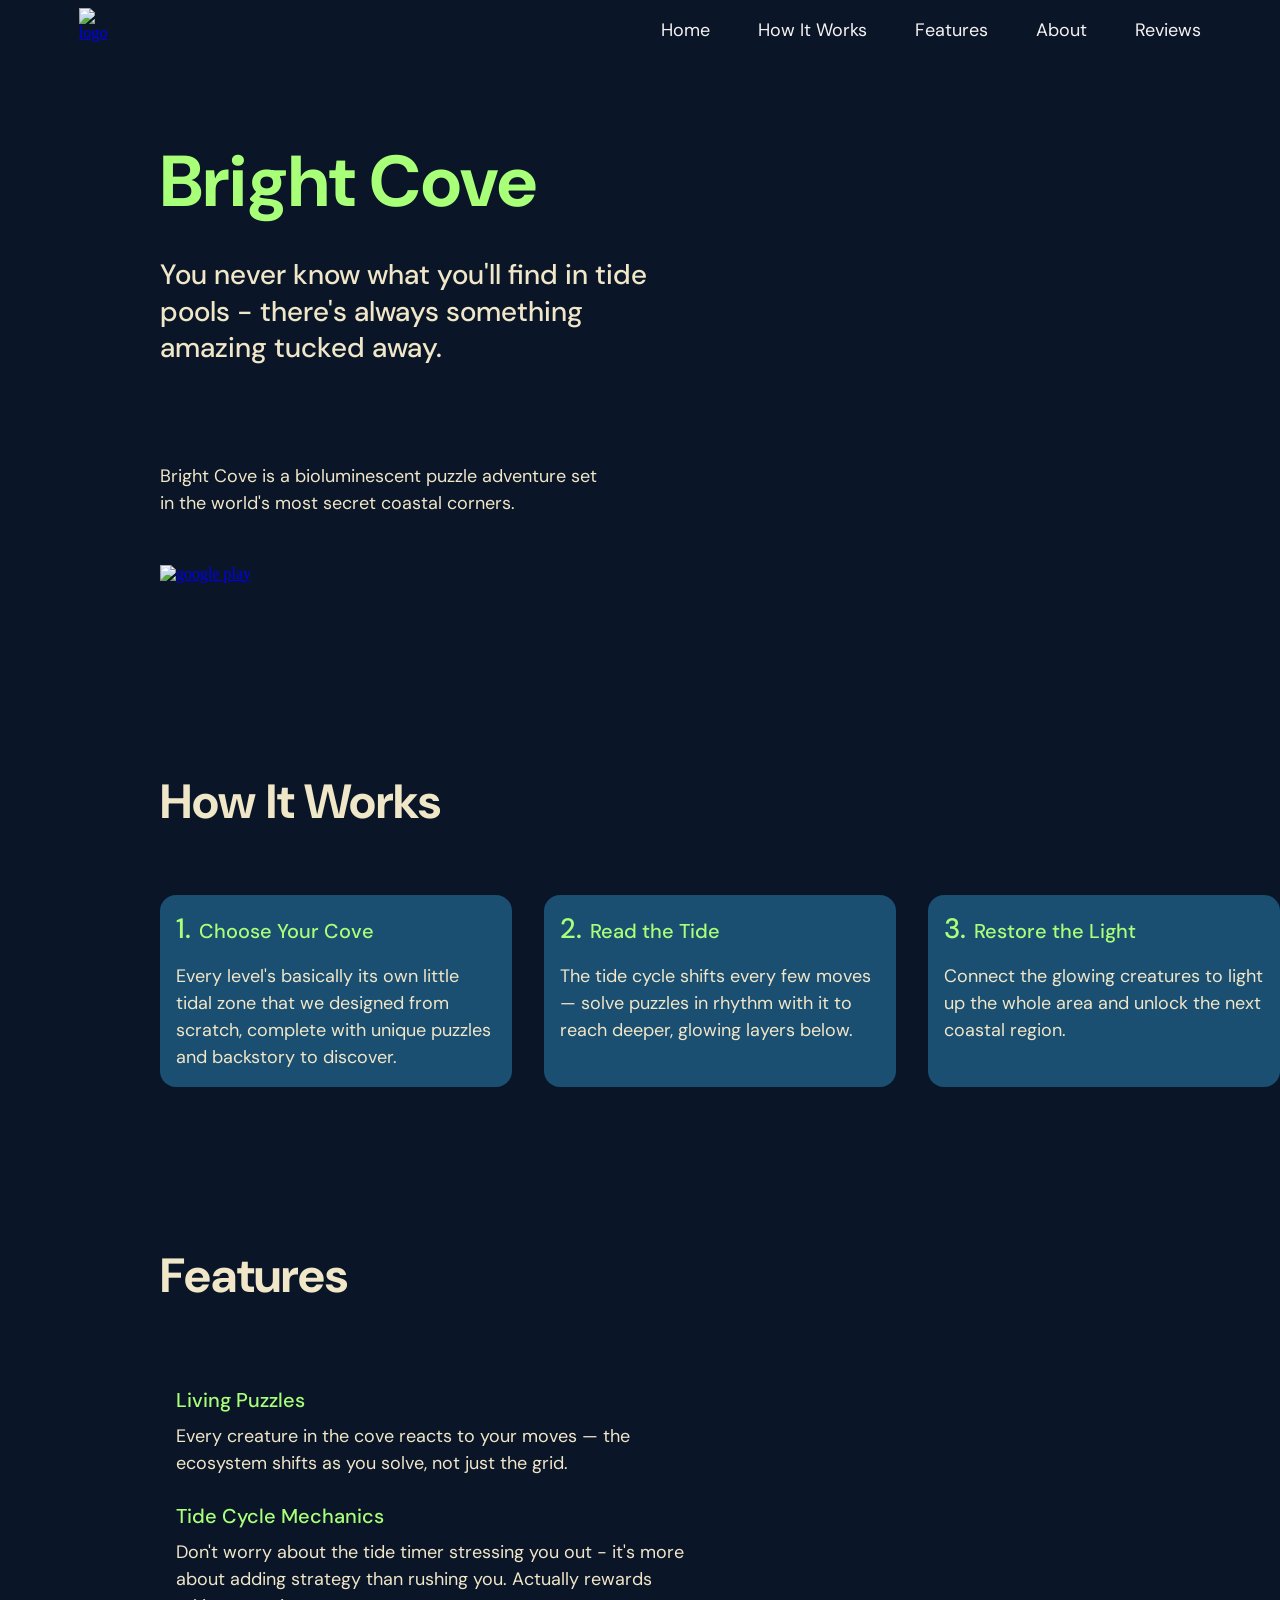
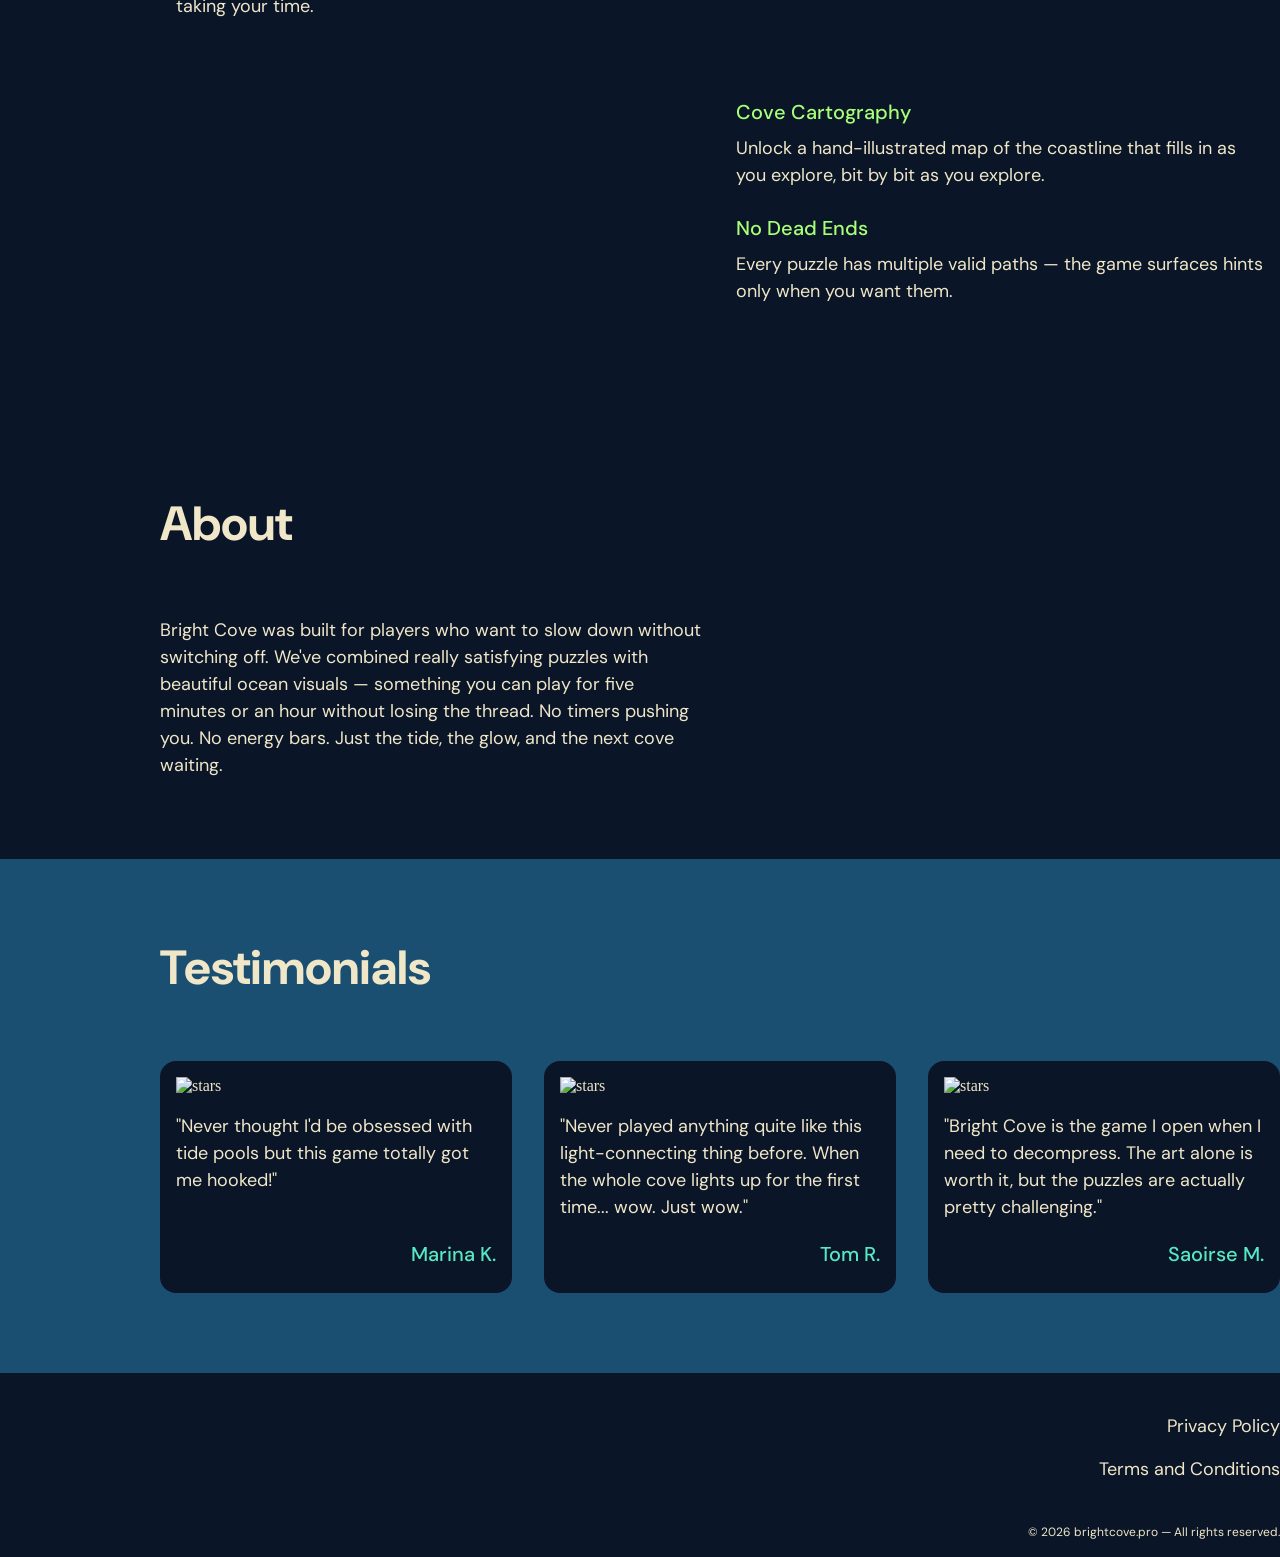
==== index.html @ b3f01e4d "1" ====
<!doctype html>
<html lang="en">
  <head>
    <meta charset="UTF-8" />
    <meta name="viewport" content="width=device-width, initial-scale=1.0" />
    <meta name="description" content="" />
    <title>Bright Cove</title>
    <link rel="icon" href="img/500x500.png" />

    <link rel="stylesheet" type="text/css" href="slick/slick.css" />
    <link rel="stylesheet" href="css/main.css" />
  </head>

  <body>
    <header class="p-q-header">
      <div class="p-q-header-background"></div>
      <nav class="p-q-navigation">
        <ul class="p-q-navigation-list">
          <li class="p-q-navigation-item">
            <a href="/">
              <img
                class="p-q-title-img p-q-navigation-img"
                alt="logo"
                src="img/Logo (1).png"
                style="width: 44px; height: 44px"
              />
            </a>
          </li>
          <li class="p-q-navigation-item">
            <a href="/" class="p-q-navigation-link">Home</a>
          </li>
          <li class="p-q-navigation-item">
            <a href="/#why" class="p-q-navigation-link">How It Works</a>
          </li>
          <li class="p-q-navigation-item">
            <a href="/#about" class="p-q-navigation-link">Features</a>
          </li>
          <li class="p-q-navigation-item">
            <a href="/#faq" class="p-q-navigation-link">About</a>
          </li>
          <li class="p-q-navigation-item">
            <a href="/#reviews" class="p-q-navigation-link">Reviews</a>
          </li>
        </ul>

        <div class="p-q-header-button-wrapper">
          <a href="/" class="p-q-policy-terms-header-icon-menu">
            <img
              href="/"
              class="p-q-title-img"
              alt="logo"
              src="img/Logo (1).png"
              style="width: 44px; height: 44px"
            />
          </a>

          <button type="button" class="p-q-header-icon-button" data-menu-button>
            <svg
              class="p-q-header-icon p-q-header-icon-menu"
              width="64"
              height="64"
              viewBox="0 0 64 64"
              fill="none"
              xmlns="http://www.w3.org/2000/svg"
            >
              <path
                d="M44 40L20 40"
                stroke="#FCFFFE"
                stroke-width="2"
                stroke-linecap="round"
              />
              <path
                d="M44 32L20 32"
                stroke="#FCFFFE"
                stroke-width="2"
                stroke-linecap="round"
              />
              <path
                d="M44 24L20 24"
                stroke="#FCFFFE"
                stroke-width="2"
                stroke-linecap="round"
              />
            </svg>

            <svg
              class="p-q-header-icon p-q-header-icon-close"
              width="64"
              height="64"
              viewBox="0 0 64 64"
              fill="none"
              xmlns="http://www.w3.org/2000/svg"
            >
              <path
                d="M44 40L20 40"
                stroke="#FCFFFE"
                stroke-width="2"
                stroke-linecap="round"
              />
              <path
                d="M44 32L20 32"
                stroke="#FCFFFE"
                stroke-width="2"
                stroke-linecap="round"
              />
              <path
                d="M44 24L20 24"
                stroke="#FCFFFE"
                stroke-width="2"
                stroke-linecap="round"
              />
            </svg>
          </button>
        </div>
      </nav>
    </header>

    <main>
      <section class="p-q-home" id="home">
        <div class="p-q-home-container">
          <div class="p-q-home-container-top">
            <h1 class="p-q-home-title">Bright Cove</h1>
            <p class="p-q-home-text">
              You never know what you'll find in tide pools - there's always
              something amazing tucked away.
            </p>
            <p class="p-q-home-text-two">
              Bright Cove is a bioluminescent puzzle adventure set in the
              world's most secret coastal corners.
            </p>
            <a href="#" target="_blank">
              <img
                class="p-q-home-link"
                src="./img/Button.png"
                alt="google play"
              />
            </a>
          </div>
        </div>
      </section>
      <article class="p-q-why" id="why">
        <span style="display: none"
          >Generated: 2026-06-13, Hash: p-q-qk-p-q-39fd7x</span
        >

        <div class="p-q-why-container">
          <h2 class="p-q-about-title">How It Works</h2>
          <dl class="p-q-why-list">
            <div class="p-q-why-item">
              <dd class="p-q-why-text"><span>1.</span>Choose Your Cove</dd>
              <figure>
                <img class="p-q-why-text-bold" src="/img/2 (1).png" alt="" />
              </figure>
              <dd class="p-q-why-text-two">
                Every level's basically its own little tidal zone that we
                designed from scratch, complete with unique puzzles and
                backstory to discover.
              </dd>
            </div>
            <div class="p-q-why-item">
              <dd class="p-q-why-text"><span>2.</span>Read the Tide</dd>
              <figure>
                <img class="p-q-why-text-bold" src="/img/2 (2).png" alt="" />
              </figure>
              <dd class="p-q-why-text-two">
                The tide cycle shifts every few moves — solve puzzles in rhythm
                with it to reach deeper, glowing layers below.
              </dd>
            </div>
            <div class="p-q-why-item">
              <dd class="p-q-why-text"><span>3.</span>Restore the Light</dd>
              <figure>
                <img class="p-q-why-text-bold" src="/img/2 (3).png" alt="" />
              </figure>
              <dd class="p-q-why-text-two">
                Connect the glowing creatures to light up the whole area and
                unlock the next coastal region.
              </dd>
            </div>
          </dl>
        </div>
      </article>
      <section class="p-q-about" id="about">
        <div class="p-q-about-container">
          <h2 class="p-q-about-title">Features</h2>
          <ul class="p-q-about-list">
            <li class="p-q-about-item">
              <p class="p-q-about-text">Living Puzzles</p>
              <p class="p-q-about-text-bold">
                Every creature in the cove reacts to your moves — the ecosystem
                shifts as you solve, not just the grid.
              </p>
            </li>
            <li class="p-q-about-item">
              <p class="p-q-about-text">Tide Cycle Mechanics</p>
              <p class="p-q-about-text-bold">
                Don't worry about the tide timer stressing you out - it's more
                about adding strategy than rushing you. Actually rewards taking
                your time.
              </p>
            </li>
          </ul>
          <ul class="p-q-about-list p-q-about-list-two">
            <li class="p-q-about-item">
              <p class="p-q-about-text">Cove Cartography</p>
              <p class="p-q-about-text-bold">
                Unlock a hand-illustrated map of the coastline that fills in as
                you explore, bit by bit as you explore.
              </p>
            </li>
            <li class="p-q-about-item">
              <p class="p-q-about-text">No Dead Ends</p>
              <p class="p-q-about-text-bold">
                Every puzzle has multiple valid paths — the game surfaces hints
                only when you want them.
              </p>
            </li>
          </ul>
        </div>
      </section>
      <section class="p-q-faq" id="faq">
        <div class="p-q-faq-container">
          <h2 class="p-q-about-title">About</h2>

          <p class="p-q-faq-item">
            Bright Cove was built for players who want to slow down without
            switching off. We've combined really satisfying puzzles with
            beautiful ocean visuals — something you can play for five minutes or
            an hour without losing the thread. No timers pushing you. No energy
            bars. Just the tide, the glow, and the next cove waiting.
          </p>
        </div>
      </section>
      <section class="p-q-reviews" id="reviews">
        <div class="p-q-reviews-container">
          <h2 class="p-q-about-title">Testimonials</h2>
          <div class="p-q-reviews-list">
            <div class="p-q-reviews-item">
              <figure>
                <img
                  class="p-q-reviews-img"
                  src="/img/Rating.png"
                  alt="stars"
                />
              </figure>

              <p class="p-q-reviews-text-bold">
                "Never thought I'd be obsessed with tide pools but this game
                totally got me hooked!"
              </p>

              <p class="p-q-reviews-text">Marina K.</p>
            </div>
            <div class="p-q-reviews-item">
              <figure>
                <img
                  class="p-q-reviews-img"
                  src="/img/Rating.png"
                  alt="stars"
                />
              </figure>

              <p class="p-q-reviews-text-bold">
                "Never played anything quite like this light-connecting thing
                before. When the whole cove lights up for the first time... wow.
                Just wow."
              </p>

              <p class="p-q-reviews-text">Tom R.</p>
            </div>
            <div class="p-q-reviews-item">
              <figure>
                <img
                  class="p-q-reviews-img"
                  src="/img/Rating (1).png"
                  alt="stars"
                />
              </figure>

              <p class="p-q-reviews-text-bold">
                "Bright Cove is the game I open when I need to decompress. The
                art alone is worth it, but the puzzles are actually pretty
                challenging."
              </p>

              <p class="p-q-reviews-text">Saoirse M.</p>
            </div>
          </div>
        </div>
      </section>
    </main>
    <footer class="p-q-footer" style="margin: auto; background: #0a1628">
      <div class="p-q-footer-container">
        <div class="p-q-footer-wrapper">
          <a class="p-q-footer-text" href="/policy.html">Privacy Policy</a>
          <a class="p-q-footer-text" href="/terms.html"
            >Terms and Conditions
          </a>
        </div>
        <p class="p-q-footer-copyright">
          © 2026 brightcove.pro — All rights reserved.
        </p>
      </div>
    </footer>
    <script src="js/mobile-menu.js"></script>
    <script src="js/jquery-loc-p-q-0.js"></script>
    <script type="text/javascript" src="slick/slick.min.js"></script>
    <script src="js/slick.js"></script>
  </body>
</html>
---- css/main.css ----
@import url("https://fonts.googleapis.com/css2?family=DM+Sans:ital,opsz,wght@0,9..40,100..1000;1,9..40,100..1000&display=swap");

*,
*::before,
*::after {
  box-sizing: border-box;
}
html {
  scroll-behavior: smooth;
}

body {
  margin: 0;
  background: #0a1628;

  color: #f0e6c8;
}

h1,
h2,
h3,
h4,
h5,
h6,
p {
  margin: 0;
}

ul,
ol {
  margin: 0;
  padding: 0;
  list-style: none;
}
dl,
dt,
dd {
  margin: 0;
  padding: 0;
}
img {
  display: block;
  height: auto;
}
figure {
  margin: 0;
  padding: 0;
  border: 0;
}
.list {
  list-style: none;
}

button,
a {
  cursor: pointer;
}

.button:hover {
  scale: 120%;
}

.p-q-header.is-open .p-q-header-background {
  left: 0;
}
.p-q-header-button-wrapper {
  margin-left: auto;
}
.p-q-header-icon {
  display: none;
}

.p-q-header-icon-button {
  display: -webkit-box;
  display: -ms-flexbox;
  display: flex;
  background-color: transparent;
  border: none;
  border-radius: 50%;
}
.p-q-navigation-list.is-open {
  right: 0;
}
.p-q-header-icon-menu {
  display: block;
}

.p-q-header-icon-button.is-open .p-q-header-icon-menu {
  display: none;
}

.p-q-header-icon-button.is-open .p-q-header-icon-close {
  display: block;
}

.p-q-header {
  position: fixed;
  width: 100%;
  z-index: 5;
  transition: background-color 0.3s ease;
  background: transparent;
  display: flex;
  height: 80px;
  background: #0a1628;
}

.p-q-header-background {
  position: absolute;
  top: 0;
  right: 0;
  bottom: 0;
  left: 100%;
  z-index: -1;
  transition: left 0.3s ease;
  background: #0a1628;
}
.p-q-header.is-open .p-q-header-background {
  left: 0;
}
.p-q-header-button-wrapper {
  margin-right: auto;
  display: flex;
  align-items: center;
  justify-content: space-between;
}

.p-q-header-icon-menu {
  display: block;
}

.p-q-header-icon-button.is-open .p-q-header-icon-menu {
  display: none;
}

.p-q-header-icon-button.is-open .p-q-header-icon-close {
  display: block;
}

.p-q-navigation {
  display: -ms-flexbox;
  -webkit-box-orient: vertical;
  -webkit-box-direction: normal;
  -ms-flex-direction: column;
  flex-direction: column;
  -webkit-box-align: center;
  -ms-flex-align: center;
  align-items: center;
  -webkit-box-flex: 1;
  -ms-flex: 1;
  flex: 1;
  padding: 8px 16px;
  position: relative;
}

.p-q-navigation-list {
  display: flex;
  flex-direction: column;
  align-items: center;
  position: absolute;
  top: 100%;
  right: -100%;
  width: 100%;
  height: auto;
  transition: 0.3s;
  z-index: 999;

  border-radius: 16px;

  padding-top: 16px;
  padding-bottom: 60px;

  gap: 28px;
  background: #0a1628;
}

.p-q-navigation-list.is-open {
  right: 0;
}

.p-q-navigation-link {
  transition: all 0.3s ease-in-out;
  text-decoration: none;
  color: #f6f2f2;
  font-family: DM Sans;
  font-weight: 500;
  font-style: Medium;
  font-size: 24px;
  leading-trim: NONE;
  line-height: 130%;
  letter-spacing: 0%;
}

.p-q-navigation-link:hover,
.p-q-navigatioт-link:focus {
  color: #a8ff78;
}

.p-q-header.is-open {
  background-color: transparent;
}

.p-q-navigation-img {
  display: none;
}

@media screen and (min-width: 1206px) {
  .p-q-navigation-img {
    display: block;
    margin-right: 490px;
  }
  .p-q-policy-terms-header-icon-menu {
    display: none;
  }
  .p-q-header-button-wrapper {
    display: none;
  }
  .p-q-header {
    width: 100%;
    height: 60px;
    padding: 0;
    display: flex;
    align-items: center;
    justify-content: center;
    z-index: 1000;
  }

  .p-q-header-icon-button {
    display: none;
  }
  .p-q-navigation {
    display: flex;
    flex-direction: row;
    flex: 1;
    padding: 0;
    width: 1440px;
    padding: 0 0px;
    margin: auto;
  }

  .p-q-navigation-list {
    background-color: transparent;
    flex-direction: row;
    display: flex;
    position: static;
    width: 1440px;
    margin: auto;
    padding-block: 0;
    flex: 1;
    gap: 48px;
    height: 0px;
    display: flex;
    justify-content: center;
    align-items: center;
    justify-content: center;
    padding: 0;
  }

  .p-q-navigation-link {
    font-family: DM Sans;
    font-weight: 400;
    font-style: Regular;
    font-size: 18px;
    leading-trim: NONE;
    line-height: 150%;
    letter-spacing: 0%;
  }

  .p-q-navigation-item-desk {
    display: none;
  }
}
.p-q-home {
  width: 375px;

  background-repeat: no-repeat;
  background-size: cover;
  background-position: top;
  background-image: url("/img/Hero.png");

  margin: auto;
}
.p-q-home-container {
  width: 375px;
  height: 812px;
  padding: 100px 16px 0px;
  margin: auto;
}

.p-q-home-title {
  font-family: DM Sans;
  font-weight: 700;
  font-style: Bold;
  font-size: 56px;
  leading-trim: NONE;
  line-height: 120%;
  letter-spacing: 0%;
  color: #a8ff78;
}

.p-q-home-text {
  font-family: DM Sans;
  font-weight: 500;
  font-style: Medium;
  font-size: 24px;
  leading-trim: NONE;
  line-height: 130%;
  letter-spacing: 0%;

  padding: 16px 0 48px;
}
.p-q-home-text-two {
  font-family: "DM Sans", sans-serif;
  font-weight: 400;
  font-style: Regular;
  font-size: 16px;
  leading-trim: NONE;
  line-height: 150%;
  letter-spacing: 0%;

  padding-bottom: 266px;
}
.p-q-home-link {
  width: 256px;
  margin: auto;
  transition: all 0.3s ease-in-out;
}

.p-q-home-link:hover {
  transform: scale(1.1);
}

@media screen and (min-width: 1206px) {
  .p-q-home {
    width: auto;

    background-repeat: no-repeat;
    background-size: cover;
    background-position: top;
    background-image: url("/img/Hero\ \(1\).png");

    margin: auto;
  }

  .p-q-home-container {
    width: 1440px;
    height: 693px;
    padding: 139px 160px 0px;
    margin: auto;
  }

  .p-q-home-title {
    font-family: DM Sans;
    font-weight: 700;
    font-style: Bold;
    font-size: 72px;
    leading-trim: NONE;
    line-height: 120%;
    letter-spacing: 0%;
  }

  .p-q-home-text {
    font-family: DM Sans;
    font-weight: 500;
    font-style: Medium;
    font-size: 28px;
    leading-trim: NONE;
    line-height: 130%;
    letter-spacing: 0%;
    width: 534px;
    padding: 32px 0 96px;
  }
  .p-q-home-text-two {
    font-family: "DM Sans", sans-serif;
    font-weight: 400;
    font-style: Regular;
    font-size: 18px;
    leading-trim: NONE;
    line-height: 150%;
    letter-spacing: 0%;
    width: 448px;
    padding-bottom: 48px;
  }
  .p-q-home-link {
    margin: 0;
    transition: all 0.3s ease-in-out;
  }
}

.p-q-about-container {
  width: 375px;
  height: 1200px;
  background-repeat: no-repeat;
  background-size: cover;
  background-position: top;
  background-image: url("/img/Features.png");
  padding: 60px 16px 0px;
  margin: auto;
}
.p-q-about-title {
  font-family: DM Sans;
  font-weight: 700;
  font-style: Bold;
  font-size: 36px;
  leading-trim: NONE;
  line-height: 120%;
  letter-spacing: 0%;
}
.p-q-about-list {
  display: flex;
  flex-direction: column;
  gap: 24px;
  padding: 64px 16px 0;
}
.p-q-about-list-two {
  padding-top: 227px;
}
.p-q-about-text {
  font-family: DM Sans;
  font-weight: 500;
  font-style: Medium;
  font-size: 20px;
  leading-trim: NONE;
  line-height: 150%;
  letter-spacing: 0%;
  color: #a8ff78;
}

.p-q-about-text-bold {
  font-family: DM Sans;
  font-weight: 400;
  font-style: Regular;
  font-size: 18px;
  leading-trim: NONE;
  line-height: 150%;
  letter-spacing: 0%;

  padding-top: 8px;
}

@media screen and (min-width: 1206px) {
  .p-q-about-container {
    width: 1440px;
    height: 848px;
    padding: 80px 160px;
    background-image: url("/img/Features\ \(1\).png");
  }
  .p-q-about-title {
    font-family: DM Sans;
    font-weight: 700;
    font-style: Bold;
    font-size: 48px;
    leading-trim: NONE;
    line-height: 120%;
    letter-spacing: 0%;
  }
  .p-q-about-list {
    gap: 24px;
    padding: 80px 0 0;
    width: 528px;
    margin: 0 16px;
  }
  .p-q-about-list-two {
    padding-top: 77px;
    margin: 0 0 0 576px;
  }
  .p-q-about-text {
    font-family: DM Sans;
    font-weight: 500;
    font-style: Medium;
    font-size: 20px;
    leading-trim: NONE;
    line-height: 150%;
    letter-spacing: 0%;
  }

  .p-q-about-text-bold {
    font-family: DM Sans;
    font-weight: 400;
    font-style: Regular;
    font-size: 18px;
    leading-trim: NONE;
    line-height: 150%;
    letter-spacing: 0%;

    padding-top: 8px;
  }
}

.p-q-why-container {
  width: 375px;
  margin: auto;
  padding: 60px 16px;
}
.p-q-why-list {
  padding-top: 48px;
  display: flex;
  flex-direction: column;
  gap: 16px;
}
.p-q-why-item {
  display: flex;
  flex-direction: column;
  gap: 8px;
  background: #1b4f72;
  width: 343px;
  gap: 8px;
  border-radius: 16px;
  padding: 16px 0;
}

.p-q-why-text-bold {
  width: 343px;
}
.p-q-why-text {
  font-family: DM Sans;
  font-weight: 500;
  font-style: Medium;
  font-size: 18px;
  leading-trim: NONE;
  line-height: 150%;
  letter-spacing: 0%;
  color: #a8ff78;
  padding: 0 16px;
}
.p-q-why-text span {
  font-family: DM Sans;
  font-weight: 500;
  font-style: Medium;
  font-size: 18px;
  leading-trim: NONE;
  line-height: 150%;
  letter-spacing: 0%;
  color: #a8ff78;
  font-family: DM Sans;
  font-weight: 500;
  font-style: Medium;
  font-size: 24px;
  leading-trim: NONE;
  line-height: 130%;
  letter-spacing: 0%;
  padding-right: 8px;
}
.p-q-why-text-two {
  font-family: DM Sans;
  font-weight: 400;
  font-style: Regular;
  font-size: 16px;
  leading-trim: NONE;
  line-height: 150%;
  letter-spacing: 0%;
  padding: 0 16px;
}

@media screen and (min-width: 1206px) {
  .p-q-why-container {
    width: 1440px;

    padding: 80px 160px;
  }
  .p-q-why-list {
    padding-top: 64px;
    flex-direction: row;
    gap: 32px;
  }
  .p-q-why-item {
    width: 352px;

    gap: 8px;
    border-radius: 16px;
  }

  .p-q-why-text-bold {
    width: 352px;
  }
  .p-q-why-text {
    font-family: DM Sans;
    font-weight: 500;
    font-style: Medium;
    font-size: 20px;
    leading-trim: NONE;
    line-height: 150%;
    letter-spacing: 0%;
  }
  .p-q-why-text span {
    font-family: DM Sans;
    font-weight: 500;
    font-style: Medium;
    font-size: 28px;
    leading-trim: NONE;
    line-height: 130%;
    letter-spacing: 0%;
  }
  .p-q-why-text-two {
    font-family: DM Sans;
    font-weight: 400;
    font-style: Regular;
    font-size: 18px;
    leading-trim: NONE;
    line-height: 150%;
    letter-spacing: 0%;
  }
}

.p-q-reviews {
  background: #1b4f72;
}
.p-q-reviews-container {
  margin: auto;
  padding: 60px 16px;
  width: 375px;
}
.p-q-reviews-list {
  padding-top: 64px;
}

.p-q-reviews-item {
  margin: 0 8px auto;
  background: #0a1628;
  width: 300px;

  border-radius: 16px;
  padding: 16px;
}

.p-q-reviews-img {
  height: 15px;
}
.p-q-reviews-text-bold {
  font-family: DM Sans;
  font-weight: 400;
  font-style: Regular;
  font-size: 16px;
  leading-trim: NONE;
  line-height: 150%;
  letter-spacing: 0%;

  padding: 16px 0;
}

.p-q-reviews-text {
  font-family: DM Sans;
  font-weight: 500;
  font-style: Medium;
  font-size: 18px;
  leading-trim: NONE;
  line-height: 150%;
  letter-spacing: 0%;
  text-align: right;

  color: #57e8c4;
}

@media screen and (min-width: 1206px) {
  .p-q-reviews-container {
    margin: auto;
    padding: 80px 160px;
    width: 1440px;
  }
  .p-q-reviews-list {
    padding-top: 64px;
  }
  .p-q-reviews-img {
    height: 18px;
  }
  .p-q-reviews-item {
    margin: 0 16px auto;
    width: 352px;
    height: 232px;

    border-radius: 16px;
    padding: 16px;
  }

  .p-q-reviews-text-bold {
    font-family: DM Sans;
    font-weight: 400;
    font-style: Regular;
    font-size: 18px;
    leading-trim: NONE;
    line-height: 150%;
    letter-spacing: 0%;
    padding: 0;
    height: 108px;
    margin: 18px 0;
  }

  .p-q-reviews-text {
    font-family: DM Sans;
    font-weight: 500;
    font-style: Medium;
    font-size: 20px;
    leading-trim: NONE;
    line-height: 150%;
    letter-spacing: 0%;
    text-align: right;
  }
}

.p-q-faq-container {
  padding: 60px 16px;
  width: 375px;
  height: 622px;
  margin: auto;
  background-repeat: no-repeat;
  background-size: cover;
  background-position: top;
  background-image: url("/img/About.png");
}

.p-q-faq-item {
  font-family: DM Sans;
  font-weight: 400;
  font-style: Regular;
  font-size: 16px;
  leading-trim: NONE;
  line-height: 150%;
  letter-spacing: 0%;
  padding-top: 48px;
}

@media screen and (min-width: 1206px) {
  .p-q-faq-container {
    padding: 80px 160px;
    width: 1440px;
    height: 444px;
    margin: auto;
    background-repeat: no-repeat;
    /* background-size: cover; */
    background-position: top;
    background-image: url("/img/About\ \(1\).png");
  }

  .p-q-faq-item {
    font-family: DM Sans;
    font-weight: 400;
    font-style: Regular;
    font-size: 18px;
    leading-trim: NONE;
    line-height: 150%;
    letter-spacing: 0%;
    width: 544px;
    padding-top: 64px;
  }
}
.p-q-policy-terms-container {
  padding: 120px 16px 40px;
  width: 375px;
  margin: auto;
  color: #0a1628;
  font-family: DM Sans;
  font-weight: 400;
  font-style: Regular;
  font-size: 16px;
  leading-trim: NONE;
  line-height: 150%;
  letter-spacing: 0%;
}

.p-q-policy-terms-container h1 {
  margin-bottom: 20px;
  font-family: DM Sans;
  font-weight: 700;
  font-style: Bold;
  font-size: 36px;
  leading-trim: NONE;
  line-height: 120%;
  letter-spacing: 0%;
}
.p-q-policy-terms-container h3 {
  margin: 20px 0;
  font-family: DM Sans;
  font-weight: 500;
  font-style: Medium;
  font-size: 24px;
  leading-trim: NONE;
  line-height: 130%;
  letter-spacing: 0%;
}

.p-q-policy-terms-container ul {
  list-style-type: disc;
  margin-left: 20px;
}
.p-q-policy-terms-container a {
  text-decoration: none;
  color: #000000;
}

@media screen and (min-width: 1206px) {
  .p-q-policy-terms-container {
    padding: 140px 160px 80px;
    width: 1440px;
    font-family: "DM Sans", sans-serif;
    font-weight: 400;
    font-style: Regular;
    font-size: 18px;
    leading-trim: NONE;
    line-height: 150%;
    letter-spacing: 0%;
  }
  .p-q-policy-terms-container h1 {
    font-family: DM Sans;
    font-weight: 700;
    font-style: Bold;
    font-size: 48px;
    leading-trim: NONE;
    line-height: 120%;
    letter-spacing: 0%;
  }
  .p-q-policy-terms-container h3 {
    font-family: "DM Sans", sans-serif;
    font-weight: 500;
    font-style: Medium;
    font-size: 28px;
    leading-trim: NONE;
    line-height: 130%;
    letter-spacing: 0%;
  }
}

.p-q-footer-container {
  width: 375px;
  padding: 40px 16px 16px;
  margin: auto;
  display: flex;
  flex-direction: column;

  gap: 40px;
}

.p-q-footer-wrapper {
  display: flex;
  flex-direction: column;
  gap: 16px;
}

.p-q-footer-text {
  text-decoration: none;
  color: inherit;
  font-family: "DM Sans", sans-serif;
  font-weight: 400;
  font-style: Regular;
  font-size: 16px;
  leading-trim: NONE;
  line-height: 150%;
  letter-spacing: 0%;
  text-align: center;
}

.p-q-footer-copyright {
  font-family: "DM Sans", sans-serif;
  font-weight: 400;
  font-style: Regular;
  font-size: 11px;
  leading-trim: NONE;
  line-height: 150%;
  letter-spacing: 0%;
  text-align: center;
}

@media screen and (min-width: 1206px) {
  .p-q-footer-container {
    width: 1440px;
    padding: 40px 160px 16px;
    gap: 40px;
  }

  .p-q-footer-text {
    font-family: DM Sans;
    font-weight: 400;
    font-style: Regular;
    font-size: 18px;
    leading-trim: NONE;
    line-height: 150%;
    letter-spacing: 0%;
    text-align: right;
  }

  .p-q-footer-copyright {
    font-family: "DM Sans", sans-serif;
    font-weight: 400;
    font-style: Regular;
    font-size: 12px;
    leading-trim: NONE;
    line-height: 150%;
    letter-spacing: 0%;
    text-align: right;
  }
}
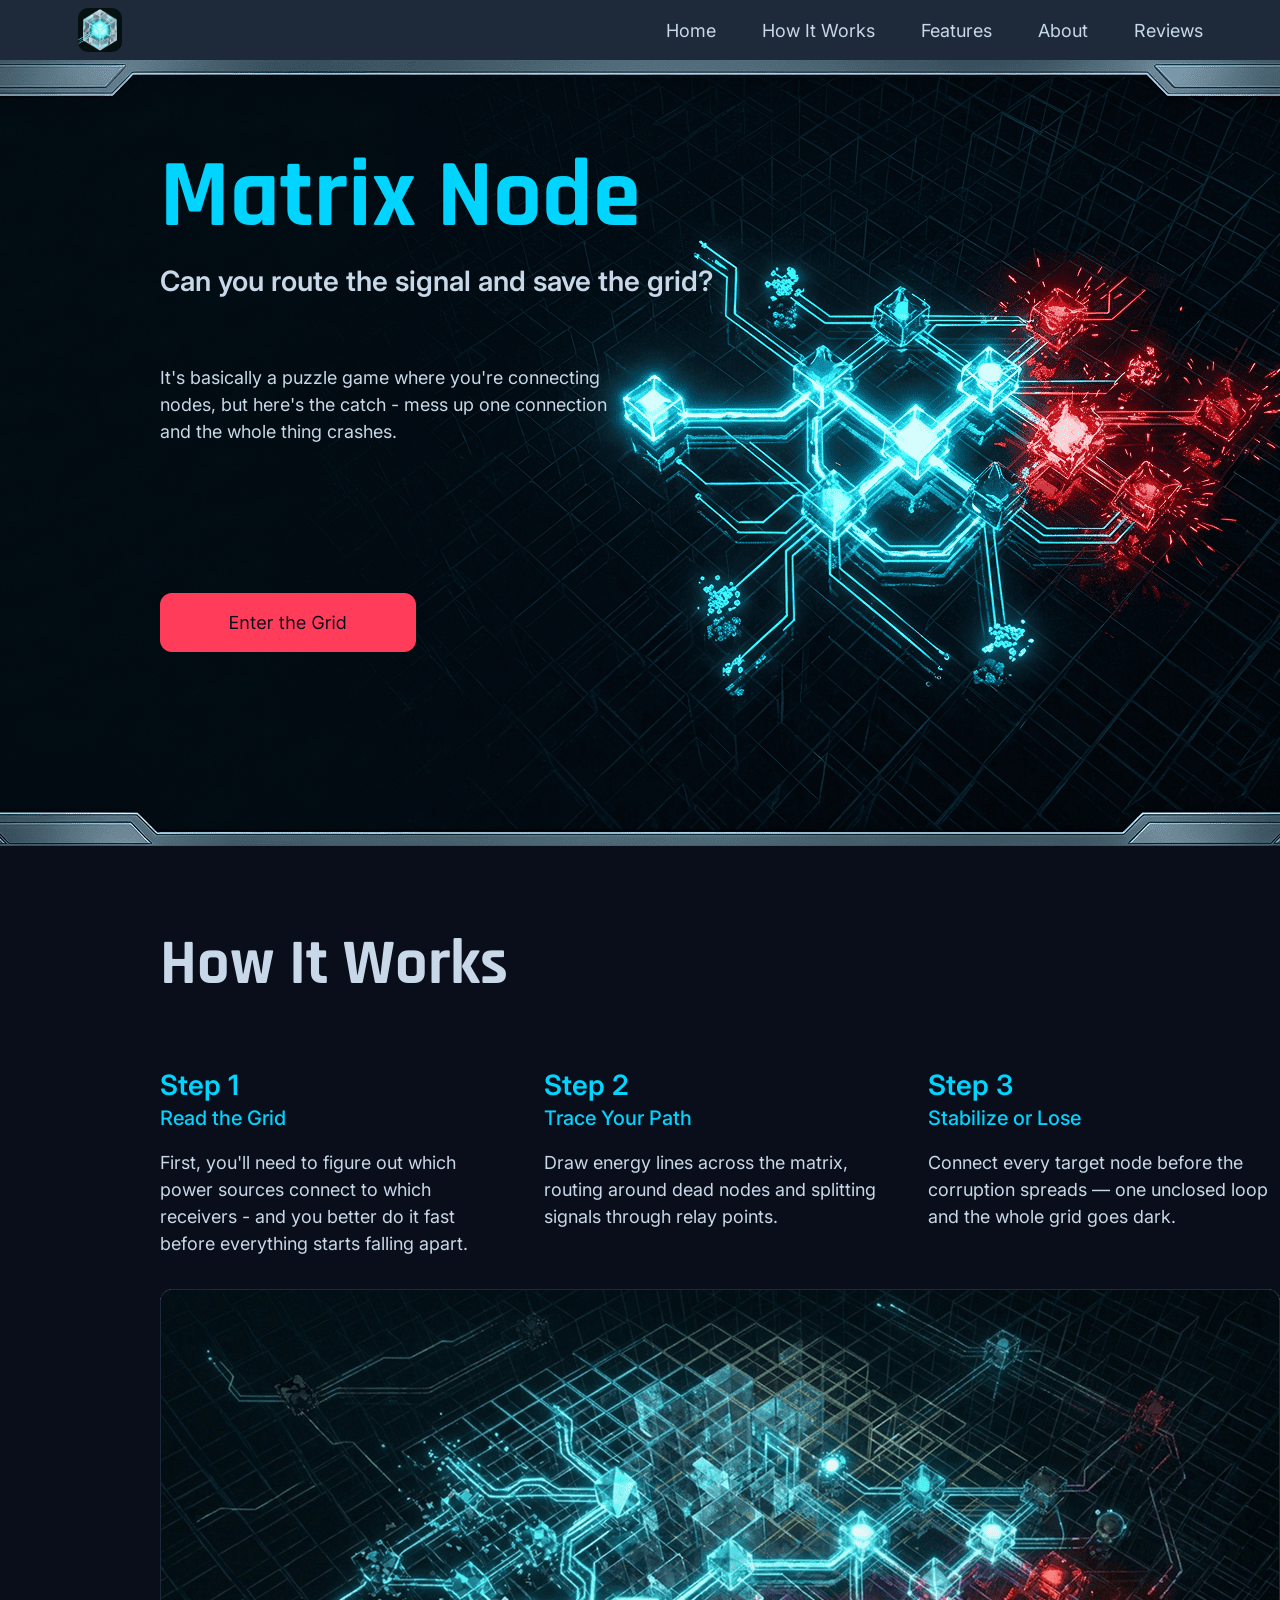
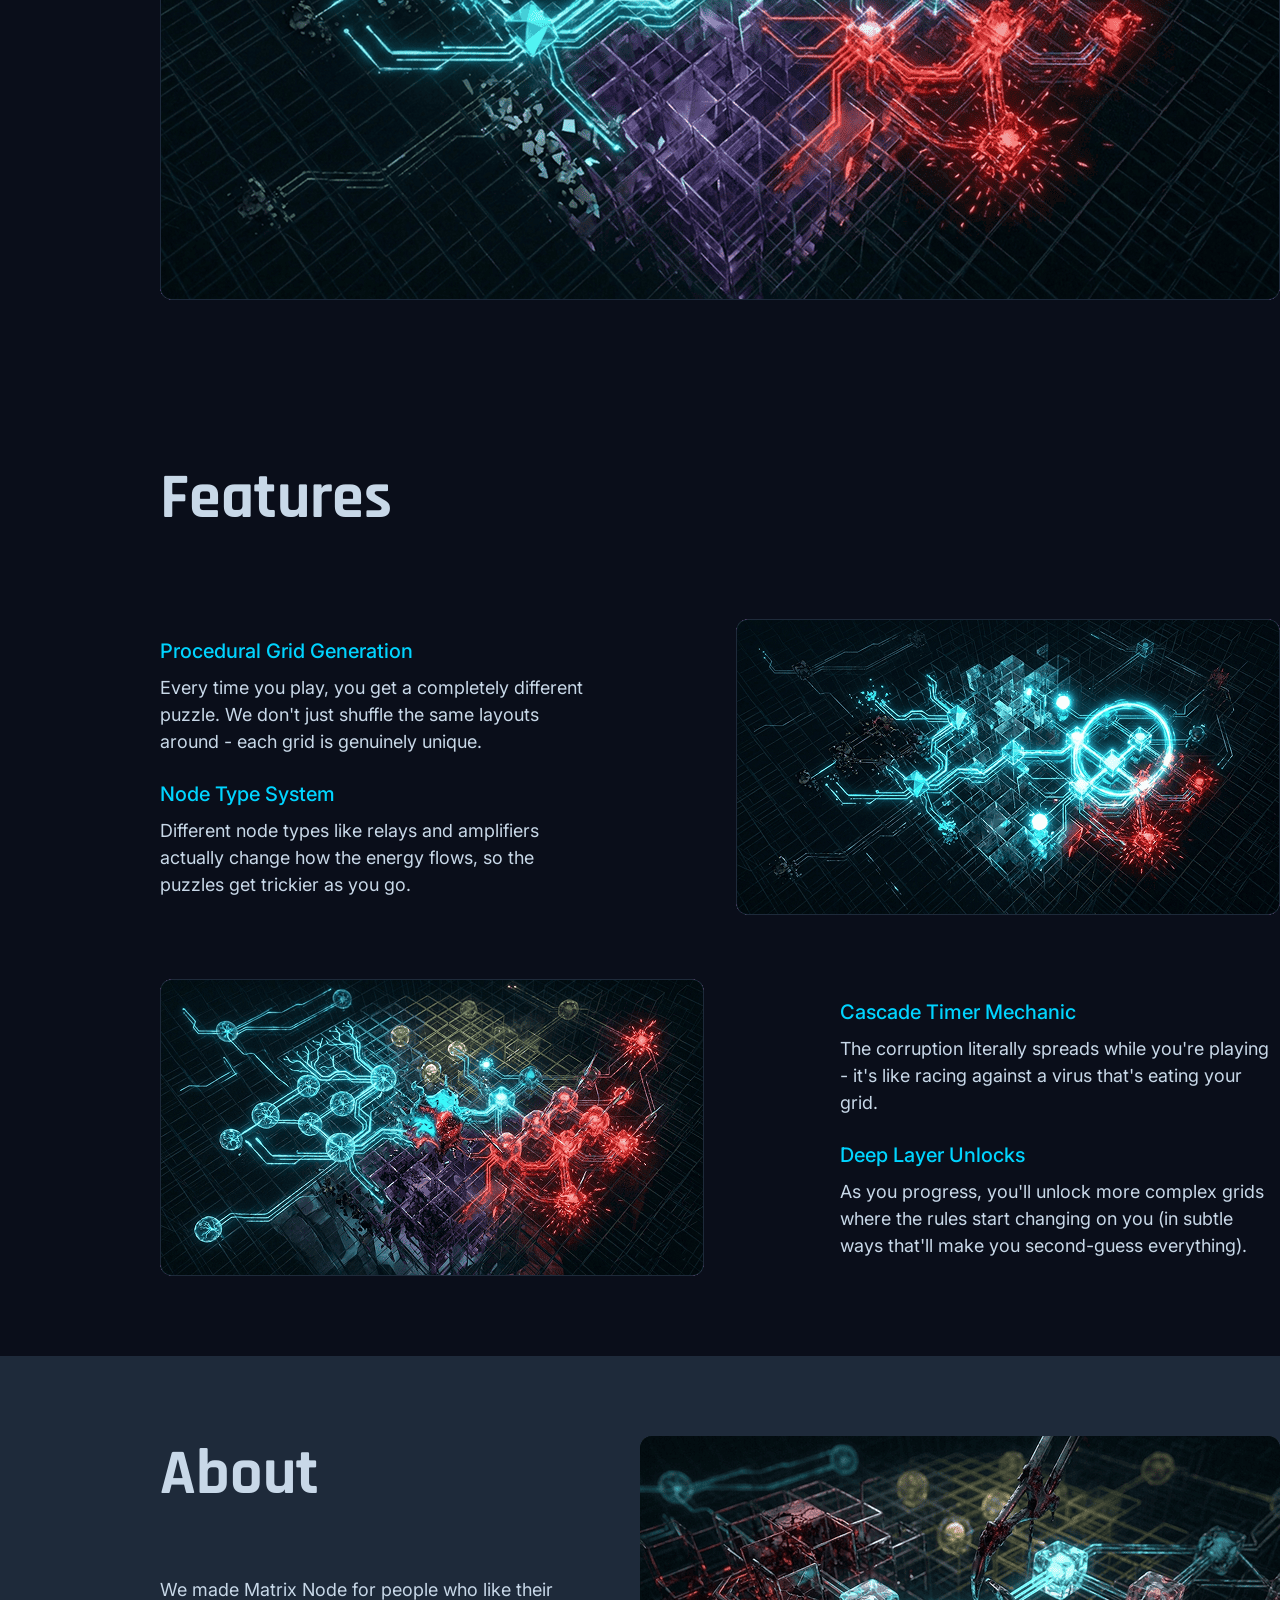
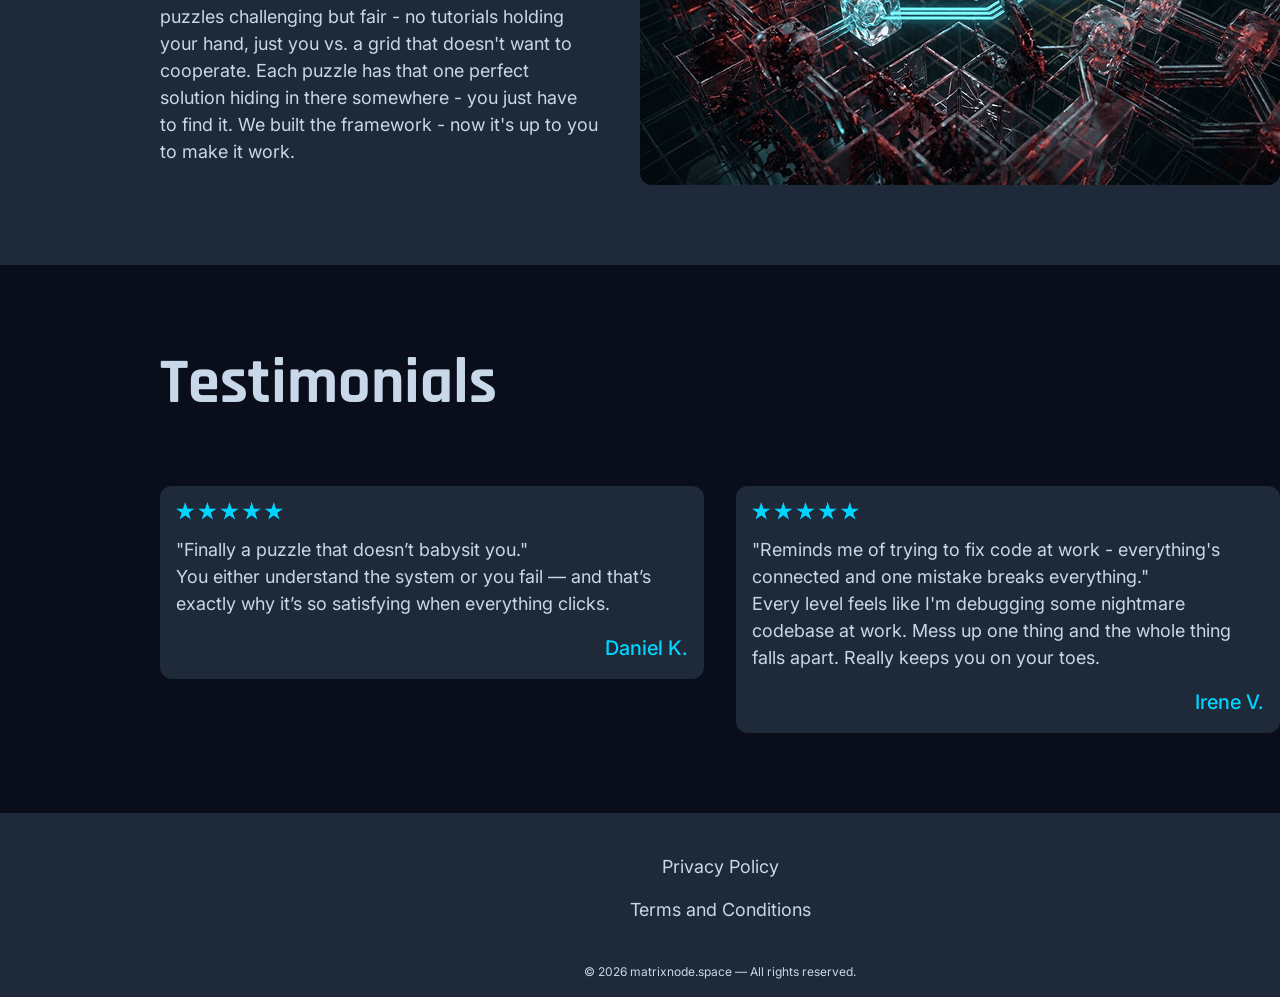
==== commit acb8455b: "2" ====
--- a/index.html
+++ b/index.html
@@ -4,7 +4,7 @@
     <meta charset="UTF-8" />
     <meta name="viewport" content="width=device-width, initial-scale=1.0" />
     <meta name="description" content="" />
-    <title>Bright Cove</title>
+    <title>Matrix Node</title>
     <link rel="icon" href="img/500x500.png" />
 
     <link rel="stylesheet" type="text/css" href="slick/slick.css" />
@@ -12,51 +12,51 @@
   </head>
 
   <body>
-    <header class="p-q-header">
-      <div class="p-q-header-background"></div>
-      <nav class="p-q-navigation">
-        <ul class="p-q-navigation-list">
-          <li class="p-q-navigation-item">
+    <header class="p-e-header">
+      <div class="p-e-header-background"></div>
+      <nav class="p-e-navigation">
+        <ul class="p-e-navigation-list">
+          <li class="p-e-navigation-item">
             <a href="/">
               <img
-                class="p-q-title-img p-q-navigation-img"
+                class="p-e-title-img p-e-navigation-img"
                 alt="logo"
-                src="img/Logo (1).png"
-                style="width: 44px; height: 44px"
+                src="img/500x500.png"
+                style="width: 44px; height: 44px; border-radius: 10px"
               />
             </a>
           </li>
-          <li class="p-q-navigation-item">
-            <a href="/" class="p-q-navigation-link">Home</a>
-          </li>
-          <li class="p-q-navigation-item">
-            <a href="/#why" class="p-q-navigation-link">How It Works</a>
-          </li>
-          <li class="p-q-navigation-item">
-            <a href="/#about" class="p-q-navigation-link">Features</a>
-          </li>
-          <li class="p-q-navigation-item">
-            <a href="/#faq" class="p-q-navigation-link">About</a>
-          </li>
-          <li class="p-q-navigation-item">
-            <a href="/#reviews" class="p-q-navigation-link">Reviews</a>
+          <li class="p-e-navigation-item">
+            <a href="/" class="p-e-navigation-link">Home</a>
+          </li>
+          <li class="p-e-navigation-item">
+            <a href="/#why" class="p-e-navigation-link">How It Works</a>
+          </li>
+          <li class="p-e-navigation-item">
+            <a href="/#about" class="p-e-navigation-link">Features</a>
+          </li>
+          <li class="p-e-navigation-item">
+            <a href="/#faq" class="p-e-navigation-link">About</a>
+          </li>
+          <li class="p-e-navigation-item">
+            <a href="/#reviews" class="p-e-navigation-link">Reviews</a>
           </li>
         </ul>
 
-        <div class="p-q-header-button-wrapper">
-          <a href="/" class="p-q-policy-terms-header-icon-menu">
+        <div class="p-e-header-button-wrapper">
+          <a href="/" class="p-e-policy-terms-header-icon-menu">
             <img
               href="/"
-              class="p-q-title-img"
+              class="p-e-title-img"
               alt="logo"
-              src="img/Logo (1).png"
-              style="width: 44px; height: 44px"
+              src="img/500x500.png"
+              style="width: 44px; height: 44px; border-radius: 10px"
             />
           </a>
 
-          <button type="button" class="p-q-header-icon-button" data-menu-button>
+          <button type="button" class="p-e-header-icon-button" data-menu-button>
             <svg
-              class="p-q-header-icon p-q-header-icon-menu"
+              class="p-e-header-icon p-e-header-icon-menu"
               width="64"
               height="64"
               viewBox="0 0 64 64"
@@ -65,26 +65,26 @@
             >
               <path
                 d="M44 40L20 40"
-                stroke="#FCFFFE"
+                stroke="#C8D8E8"
                 stroke-width="2"
                 stroke-linecap="round"
               />
               <path
                 d="M44 32L20 32"
-                stroke="#FCFFFE"
+                stroke="#C8D8E8"
                 stroke-width="2"
                 stroke-linecap="round"
               />
               <path
                 d="M44 24L20 24"
-                stroke="#FCFFFE"
+                stroke="#C8D8E8"
                 stroke-width="2"
                 stroke-linecap="round"
               />
             </svg>
 
             <svg
-              class="p-q-header-icon p-q-header-icon-close"
+              class="p-e-header-icon p-e-header-icon-close"
               width="64"
               height="64"
               viewBox="0 0 64 64"
@@ -93,19 +93,19 @@
             >
               <path
                 d="M44 40L20 40"
-                stroke="#FCFFFE"
+                stroke="#C8D8E8"
                 stroke-width="2"
                 stroke-linecap="round"
               />
               <path
                 d="M44 32L20 32"
-                stroke="#FCFFFE"
+                stroke="#C8D8E8"
                 stroke-width="2"
                 stroke-linecap="round"
               />
               <path
                 d="M44 24L20 24"
-                stroke="#FCFFFE"
+                stroke="#C8D8E8"
                 stroke-width="2"
                 stroke-linecap="round"
               />
@@ -116,21 +116,21 @@
     </header>
 
     <main>
-      <section class="p-q-home" id="home">
-        <div class="p-q-home-container">
-          <div class="p-q-home-container-top">
-            <h1 class="p-q-home-title">Bright Cove</h1>
-            <p class="p-q-home-text">
-              You never know what you'll find in tide pools - there's always
-              something amazing tucked away.
+      <section class="p-e-home" id="home">
+        <div class="p-e-home-container">
+          <div class="p-e-home-container-top">
+            <h1 class="p-e-home-title">Matrix Node</h1>
+            <p class="p-e-home-text">
+              Can you route the signal and save the grid?
             </p>
-            <p class="p-q-home-text-two">
-              Bright Cove is a bioluminescent puzzle adventure set in the
-              world's most secret coastal corners.
+            <p class="p-e-home-text-two">
+              It's basically a puzzle game where you're connecting nodes, but
+              here's the catch - mess up one connection and the whole thing
+              crashes.
             </p>
             <a href="#" target="_blank">
               <img
-                class="p-q-home-link"
+                class="p-e-home-link"
                 src="./img/Button.png"
                 alt="google play"
               />
@@ -138,172 +138,171 @@
           </div>
         </div>
       </section>
-      <article class="p-q-why" id="why">
+      <article class="p-e-why" id="why">
         <span style="display: none"
-          >Generated: 2026-06-13, Hash: p-q-qk-p-q-39fd7x</span
+          >Generated: 2026-05-16, Hash: p-e-qk-p-e-39fd7x</span
         >
 
-        <div class="p-q-why-container">
-          <h2 class="p-q-about-title">How It Works</h2>
-          <dl class="p-q-why-list">
-            <div class="p-q-why-item">
-              <dd class="p-q-why-text"><span>1.</span>Choose Your Cove</dd>
-              <figure>
-                <img class="p-q-why-text-bold" src="/img/2 (1).png" alt="" />
-              </figure>
-              <dd class="p-q-why-text-two">
-                Every level's basically its own little tidal zone that we
-                designed from scratch, complete with unique puzzles and
-                backstory to discover.
+        <div class="p-e-why-container">
+          <h2 class="p-e-about-title">How It Works</h2>
+          <dl class="p-e-why-list">
+            <div class="p-e-why-item">
+              <dt class="p-e-why-text">Step 1</dt>
+              <dd class="p-e-why-text-bold">Read the Grid</dd>
+              <dd class="p-e-why-text-two">
+                First, you'll need to figure out which power sources connect to
+                which receivers - and you better do it fast before everything
+                starts falling apart.
               </dd>
             </div>
-            <div class="p-q-why-item">
-              <dd class="p-q-why-text"><span>2.</span>Read the Tide</dd>
-              <figure>
-                <img class="p-q-why-text-bold" src="/img/2 (2).png" alt="" />
-              </figure>
-              <dd class="p-q-why-text-two">
-                The tide cycle shifts every few moves — solve puzzles in rhythm
-                with it to reach deeper, glowing layers below.
+            <div class="p-e-why-item">
+              <dt class="p-e-why-text">Step 2</dt>
+              <dd class="p-e-why-text-bold">Trace Your Path</dd>
+              <dd class="p-e-why-text-two">
+                Draw energy lines across the matrix, routing around dead nodes
+                and splitting signals through relay points.
               </dd>
             </div>
-            <div class="p-q-why-item">
-              <dd class="p-q-why-text"><span>3.</span>Restore the Light</dd>
-              <figure>
-                <img class="p-q-why-text-bold" src="/img/2 (3).png" alt="" />
-              </figure>
-              <dd class="p-q-why-text-two">
-                Connect the glowing creatures to light up the whole area and
-                unlock the next coastal region.
+            <div class="p-e-why-item">
+              <dt class="p-e-why-text">Step 3</dt>
+              <dd class="p-e-why-text-bold">Stabilize or Lose</dd>
+              <dd class="p-e-why-text-two">
+                Connect every target node before the corruption spreads — one
+                unclosed loop and the whole grid goes dark.
               </dd>
             </div>
           </dl>
         </div>
       </article>
-      <section class="p-q-about" id="about">
-        <div class="p-q-about-container">
-          <h2 class="p-q-about-title">Features</h2>
-          <ul class="p-q-about-list">
-            <li class="p-q-about-item">
-              <p class="p-q-about-text">Living Puzzles</p>
-              <p class="p-q-about-text-bold">
-                Every creature in the cove reacts to your moves — the ecosystem
-                shifts as you solve, not just the grid.
+      <section class="p-e-about" id="about">
+        <div class="p-e-about-container">
+          <h2 class="p-e-about-title">Features</h2>
+          <ul class="p-e-about-list">
+            <li class="p-e-about-item">
+              <p class="p-e-about-text">Procedural Grid Generation</p>
+              <p class="p-e-about-text-bold">
+                Every time you play, you get a completely different puzzle. We
+                don't just shuffle the same layouts around - each grid is
+                genuinely unique.
               </p>
             </li>
-            <li class="p-q-about-item">
-              <p class="p-q-about-text">Tide Cycle Mechanics</p>
-              <p class="p-q-about-text-bold">
-                Don't worry about the tide timer stressing you out - it's more
-                about adding strategy than rushing you. Actually rewards taking
-                your time.
+            <li class="p-e-about-item">
+              <p class="p-e-about-text">Node Type System</p>
+              <p class="p-e-about-text-bold">
+                Different node types like relays and amplifiers actually change
+                how the energy flows, so the puzzles get trickier as you go.
               </p>
             </li>
           </ul>
-          <ul class="p-q-about-list p-q-about-list-two">
-            <li class="p-q-about-item">
-              <p class="p-q-about-text">Cove Cartography</p>
-              <p class="p-q-about-text-bold">
-                Unlock a hand-illustrated map of the coastline that fills in as
-                you explore, bit by bit as you explore.
+          <ul class="p-e-about-list p-e-about-list-two">
+            <li class="p-e-about-item">
+              <p class="p-e-about-text">Cascade Timer Mechanic</p>
+              <p class="p-e-about-text-bold">
+                The corruption literally spreads while you're playing - it's
+                like racing against a virus that's eating your grid.
               </p>
             </li>
-            <li class="p-q-about-item">
-              <p class="p-q-about-text">No Dead Ends</p>
-              <p class="p-q-about-text-bold">
-                Every puzzle has multiple valid paths — the game surfaces hints
-                only when you want them.
+            <li class="p-e-about-item">
+              <p class="p-e-about-text">Deep Layer Unlocks</p>
+              <p class="p-e-about-text-bold">
+                As you progress, you'll unlock more complex grids where the
+                rules start changing on you (in subtle ways that'll make you
+                second-guess everything).
               </p>
             </li>
           </ul>
         </div>
       </section>
-      <section class="p-q-faq" id="faq">
-        <div class="p-q-faq-container">
-          <h2 class="p-q-about-title">About</h2>
-
-          <p class="p-q-faq-item">
-            Bright Cove was built for players who want to slow down without
-            switching off. We've combined really satisfying puzzles with
-            beautiful ocean visuals — something you can play for five minutes or
-            an hour without losing the thread. No timers pushing you. No energy
-            bars. Just the tide, the glow, and the next cove waiting.
+      <section class="p-e-faq" id="faq">
+        <div class="p-e-faq-container">
+          <h2 class="p-e-about-title">About</h2>
+
+          <p class="p-e-faq-item">
+            We made Matrix Node for people who like their puzzles challenging
+            but fair - no tutorials holding your hand, just you vs. a grid that
+            doesn't want to cooperate. Each puzzle has that one perfect solution
+            hiding in there somewhere - you just have to find it. We built the
+            framework - now it's up to you to make it work.
           </p>
         </div>
       </section>
-      <section class="p-q-reviews" id="reviews">
-        <div class="p-q-reviews-container">
-          <h2 class="p-q-about-title">Testimonials</h2>
-          <div class="p-q-reviews-list">
-            <div class="p-q-reviews-item">
+      <section class="p-e-reviews" id="reviews">
+        <div class="p-e-reviews-container">
+          <h2 class="p-e-about-title">Testimonials</h2>
+          <div class="p-e-reviews-list">
+            <div class="p-e-reviews-item">
               <figure>
                 <img
-                  class="p-q-reviews-img"
-                  src="/img/Rating.png"
+                  class="p-e-reviews-img"
+                  src="/img/Review Rating.png"
                   alt="stars"
                 />
               </figure>
 
-              <p class="p-q-reviews-text-bold">
-                "Never thought I'd be obsessed with tide pools but this game
-                totally got me hooked!"
-              </p>
-
-              <p class="p-q-reviews-text">Marina K.</p>
-            </div>
-            <div class="p-q-reviews-item">
+              <p class="p-e-reviews-text-bold">
+                "Finally a puzzle that doesn’t babysit you." <br />
+                You either understand the system or you fail — and that’s
+                exactly why it’s so satisfying when everything clicks.
+              </p>
+
+              <p class="p-e-reviews-text">Daniel K.</p>
+            </div>
+            <div class="p-e-reviews-item">
               <figure>
                 <img
-                  class="p-q-reviews-img"
-                  src="/img/Rating.png"
+                  class="p-e-reviews-img"
+                  src="/img/Review Rating.png"
                   alt="stars"
                 />
               </figure>
 
-              <p class="p-q-reviews-text-bold">
-                "Never played anything quite like this light-connecting thing
-                before. When the whole cove lights up for the first time... wow.
-                Just wow."
-              </p>
-
-              <p class="p-q-reviews-text">Tom R.</p>
-            </div>
-            <div class="p-q-reviews-item">
+              <p class="p-e-reviews-text-bold">
+                "Reminds me of trying to fix code at work - everything's
+                connected and one mistake breaks everything." <br />
+                Every level feels like I'm debugging some nightmare codebase at
+                work. Mess up one thing and the whole thing falls apart. Really
+                keeps you on your toes.
+              </p>
+
+              <p class="p-e-reviews-text">Irene V.</p>
+            </div>
+            <div class="p-e-reviews-item">
               <figure>
                 <img
-                  class="p-q-reviews-img"
-                  src="/img/Rating (1).png"
+                  class="p-e-reviews-img"
+                  src="/img/Review Rating (1).png"
                   alt="stars"
                 />
               </figure>
 
-              <p class="p-q-reviews-text-bold">
-                "Bright Cove is the game I open when I need to decompress. The
-                art alone is worth it, but the puzzles are actually pretty
-                challenging."
-              </p>
-
-              <p class="p-q-reviews-text">Saoirse M.</p>
+              <p class="p-e-reviews-text-bold">
+                "It's tough as hell, but at least it's not cheap about it."
+                <br />
+                Had to retry some levels like 5-6 times, but it never felt like
+                BS. The answer's always right there if you look hard enough.
+              </p>
+
+              <p class="p-e-reviews-text">Mark T.</p>
             </div>
           </div>
         </div>
       </section>
     </main>
-    <footer class="p-q-footer" style="margin: auto; background: #0a1628">
-      <div class="p-q-footer-container">
-        <div class="p-q-footer-wrapper">
-          <a class="p-q-footer-text" href="/policy.html">Privacy Policy</a>
-          <a class="p-q-footer-text" href="/terms.html"
+    <footer class="p-e-footer" style="margin: auto; background: #1e2a3a">
+      <div class="p-e-footer-container">
+        <div class="p-e-footer-wrapper">
+          <a class="p-e-footer-text" href="/policy.html">Privacy Policy</a>
+          <a class="p-e-footer-text" href="/terms.html"
             >Terms and Conditions
           </a>
         </div>
-        <p class="p-q-footer-copyright">
-          © 2026 brightcove.pro — All rights reserved.
+        <p class="p-e-footer-copyright">
+          © 2026 matrixnode.space — All rights reserved.
         </p>
       </div>
     </footer>
     <script src="js/mobile-menu.js"></script>
-    <script src="js/jquery-loc-p-q-0.js"></script>
+    <script src="js/jquery-loc-p-e-0.js"></script>
     <script type="text/javascript" src="slick/slick.min.js"></script>
     <script src="js/slick.js"></script>
   </body>
--- a/css/main.css
+++ b/css/main.css
@@ -1,4 +1,4 @@
-@import url("https://fonts.googleapis.com/css2?family=DM+Sans:ital,opsz,wght@0,9..40,100..1000;1,9..40,100..1000&display=swap");
+@import url("https://fonts.googleapis.com/css2?family=Inter:ital,opsz,wght@0,14..32,100..900;1,14..32,100..900&family=Rajdhani:wght@300;400;500;600;700&display=swap");
 
 *,
 *::before,
@@ -11,9 +11,9 @@
 
 body {
   margin: 0;
-  background: #0a1628;
-
-  color: #f0e6c8;
+  background: #0a0e1a;
+
+  color: #c8d8e8;
 }
 
 h1,
@@ -60,17 +60,17 @@
   scale: 120%;
 }
 
-.p-q-header.is-open .p-q-header-background {
+.p-e-header.is-open .p-e-header-background {
   left: 0;
 }
-.p-q-header-button-wrapper {
+.p-e-header-button-wrapper {
   margin-left: auto;
 }
-.p-q-header-icon {
+.p-e-header-icon {
   display: none;
 }
 
-.p-q-header-icon-button {
+.p-e-header-icon-button {
   display: -webkit-box;
   display: -ms-flexbox;
   display: flex;
@@ -78,22 +78,22 @@
   border: none;
   border-radius: 50%;
 }
-.p-q-navigation-list.is-open {
+.p-e-navigation-list.is-open {
   right: 0;
 }
-.p-q-header-icon-menu {
+.p-e-header-icon-menu {
   display: block;
 }
 
-.p-q-header-icon-button.is-open .p-q-header-icon-menu {
+.p-e-header-icon-button.is-open .p-e-header-icon-menu {
   display: none;
 }
 
-.p-q-header-icon-button.is-open .p-q-header-icon-close {
+.p-e-header-icon-button.is-open .p-e-header-icon-close {
   display: block;
 }
 
-.p-q-header {
+.p-e-header {
   position: fixed;
   width: 100%;
   z-index: 5;
@@ -101,10 +101,10 @@
   background: transparent;
   display: flex;
   height: 80px;
-  background: #0a1628;
-}
-
-.p-q-header-background {
+  background: #1e2a3a;
+}
+
+.p-e-header-background {
   position: absolute;
   top: 0;
   right: 0;
@@ -112,31 +112,31 @@
   left: 100%;
   z-index: -1;
   transition: left 0.3s ease;
-  background: #0a1628;
-}
-.p-q-header.is-open .p-q-header-background {
+  background: #1e2a3a;
+}
+.p-e-header.is-open .p-e-header-background {
   left: 0;
 }
-.p-q-header-button-wrapper {
+.p-e-header-button-wrapper {
   margin-right: auto;
   display: flex;
   align-items: center;
   justify-content: space-between;
 }
 
-.p-q-header-icon-menu {
+.p-e-header-icon-menu {
   display: block;
 }
 
-.p-q-header-icon-button.is-open .p-q-header-icon-menu {
+.p-e-header-icon-button.is-open .p-e-header-icon-menu {
   display: none;
 }
 
-.p-q-header-icon-button.is-open .p-q-header-icon-close {
+.p-e-header-icon-button.is-open .p-e-header-icon-close {
   display: block;
 }
 
-.p-q-navigation {
+.p-e-navigation {
   display: -ms-flexbox;
   -webkit-box-orient: vertical;
   -webkit-box-direction: normal;
@@ -152,7 +152,7 @@
   position: relative;
 }
 
-.p-q-navigation-list {
+.p-e-navigation-list {
   display: flex;
   flex-direction: column;
   align-items: center;
@@ -170,51 +170,51 @@
   padding-bottom: 60px;
 
   gap: 28px;
-  background: #0a1628;
-}
-
-.p-q-navigation-list.is-open {
+  background: #1e2a3a;
+}
+
+.p-e-navigation-list.is-open {
   right: 0;
 }
 
-.p-q-navigation-link {
+.p-e-navigation-link {
   transition: all 0.3s ease-in-out;
   text-decoration: none;
-  color: #f6f2f2;
-  font-family: DM Sans;
-  font-weight: 500;
-  font-style: Medium;
+  color: #c8d8e8;
+  font-family: Inter;
+  font-weight: 600;
+  font-style: Semi Bold;
   font-size: 24px;
   leading-trim: NONE;
   line-height: 130%;
   letter-spacing: 0%;
 }
 
-.p-q-navigation-link:hover,
-.p-q-navigatioт-link:focus {
-  color: #a8ff78;
-}
-
-.p-q-header.is-open {
+.p-e-navigation-link:hover,
+.p-e-navigatioт-link:focus {
+  color: #00d4ff;
+}
+
+.p-e-header.is-open {
   background-color: transparent;
 }
 
-.p-q-navigation-img {
+.p-e-navigation-img {
   display: none;
 }
 
-@media screen and (min-width: 1206px) {
-  .p-q-navigation-img {
+@media screen and (min-width: 1209px) {
+  .p-e-navigation-img {
     display: block;
-    margin-right: 490px;
-  }
-  .p-q-policy-terms-header-icon-menu {
+    margin-right: 498px;
+  }
+  .p-e-policy-terms-header-icon-menu {
     display: none;
   }
-  .p-q-header-button-wrapper {
+  .p-e-header-button-wrapper {
     display: none;
   }
-  .p-q-header {
+  .p-e-header {
     width: 100%;
     height: 60px;
     padding: 0;
@@ -224,10 +224,10 @@
     z-index: 1000;
   }
 
-  .p-q-header-icon-button {
+  .p-e-header-icon-button {
     display: none;
   }
-  .p-q-navigation {
+  .p-e-navigation {
     display: flex;
     flex-direction: row;
     flex: 1;
@@ -237,7 +237,7 @@
     margin: auto;
   }
 
-  .p-q-navigation-list {
+  .p-e-navigation-list {
     background-color: transparent;
     flex-direction: row;
     display: flex;
@@ -246,7 +246,7 @@
     margin: auto;
     padding-block: 0;
     flex: 1;
-    gap: 48px;
+    gap: 46px;
     height: 0px;
     display: flex;
     justify-content: center;
@@ -255,8 +255,8 @@
     padding: 0;
   }
 
-  .p-q-navigation-link {
-    font-family: DM Sans;
+  .p-e-navigation-link {
+    font-family: Inter;
     font-weight: 400;
     font-style: Regular;
     font-size: 18px;
@@ -265,11 +265,11 @@
     letter-spacing: 0%;
   }
 
-  .p-q-navigation-item-desk {
+  .p-e-navigation-item-desk {
     display: none;
   }
 }
-.p-q-home {
+.p-e-home {
   width: 375px;
 
   background-repeat: no-repeat;
@@ -279,37 +279,38 @@
 
   margin: auto;
 }
-.p-q-home-container {
+.p-e-home-container {
   width: 375px;
   height: 812px;
-  padding: 100px 16px 0px;
+  padding: 210px 16px 0px;
   margin: auto;
 }
 
-.p-q-home-title {
-  font-family: DM Sans;
+.p-e-home-title {
+  font-family: Rajdhani;
   font-weight: 700;
   font-style: Bold;
-  font-size: 56px;
+  font-size: 64px;
   leading-trim: NONE;
   line-height: 120%;
   letter-spacing: 0%;
-  color: #a8ff78;
-}
-
-.p-q-home-text {
-  font-family: DM Sans;
-  font-weight: 500;
-  font-style: Medium;
+
+  color: #00d4ff;
+}
+
+.p-e-home-text {
+  font-family: Inter;
+  font-weight: 600;
+  font-style: Semi Bold;
   font-size: 24px;
   leading-trim: NONE;
   line-height: 130%;
   letter-spacing: 0%;
 
-  padding: 16px 0 48px;
-}
-.p-q-home-text-two {
-  font-family: "DM Sans", sans-serif;
+  padding: 8px 0 44px;
+}
+.p-e-home-text-two {
+  font-family: Inter;
   font-weight: 400;
   font-style: Regular;
   font-size: 16px;
@@ -317,20 +318,20 @@
   line-height: 150%;
   letter-spacing: 0%;
 
-  padding-bottom: 266px;
-}
-.p-q-home-link {
+  padding-bottom: 215px;
+}
+.p-e-home-link {
   width: 256px;
   margin: auto;
   transition: all 0.3s ease-in-out;
 }
 
-.p-q-home-link:hover {
+.p-e-home-link:hover {
   transform: scale(1.1);
 }
 
-@media screen and (min-width: 1206px) {
-  .p-q-home {
+@media screen and (min-width: 1209px) {
+  .p-e-home {
     width: auto;
 
     background-repeat: no-repeat;
@@ -341,54 +342,55 @@
     margin: auto;
   }
 
-  .p-q-home-container {
+  .p-e-home-container {
     width: 1440px;
-    height: 693px;
-    padding: 139px 160px 0px;
+    height: 846px;
+    padding: 140px 160px 0px;
     margin: auto;
   }
 
-  .p-q-home-title {
-    font-family: DM Sans;
+  .p-e-home-title {
+    font-family: Rajdhani;
     font-weight: 700;
     font-style: Bold;
-    font-size: 72px;
+    font-size: 96px;
     leading-trim: NONE;
     line-height: 120%;
     letter-spacing: 0%;
   }
 
-  .p-q-home-text {
-    font-family: DM Sans;
-    font-weight: 500;
-    font-style: Medium;
+  .p-e-home-text {
+    font-family: Inter;
+    font-weight: 600;
+    font-style: Semi Bold;
     font-size: 28px;
     leading-trim: NONE;
     line-height: 130%;
     letter-spacing: 0%;
-    width: 534px;
-    padding: 32px 0 96px;
-  }
-  .p-q-home-text-two {
-    font-family: "DM Sans", sans-serif;
+
+    padding: 8px 0 64px;
+  }
+  .p-e-home-text-two {
+    font-family: Inter;
     font-weight: 400;
     font-style: Regular;
     font-size: 18px;
     leading-trim: NONE;
     line-height: 150%;
     letter-spacing: 0%;
+
     width: 448px;
-    padding-bottom: 48px;
-  }
-  .p-q-home-link {
+    padding-bottom: 148px;
+  }
+  .p-e-home-link {
     margin: 0;
     transition: all 0.3s ease-in-out;
   }
 }
 
-.p-q-about-container {
+.p-e-about-container {
   width: 375px;
-  height: 1200px;
+  height: 1210px;
   background-repeat: no-repeat;
   background-size: cover;
   background-position: top;
@@ -396,40 +398,41 @@
   padding: 60px 16px 0px;
   margin: auto;
 }
-.p-q-about-title {
-  font-family: DM Sans;
+.p-e-about-title {
+  font-family: Rajdhani;
   font-weight: 700;
   font-style: Bold;
-  font-size: 36px;
+  font-size: 40px;
   leading-trim: NONE;
   line-height: 120%;
   letter-spacing: 0%;
 }
-.p-q-about-list {
+.p-e-about-list {
   display: flex;
   flex-direction: column;
   gap: 24px;
-  padding: 64px 16px 0;
-}
-.p-q-about-list-two {
-  padding-top: 227px;
-}
-.p-q-about-text {
-  font-family: DM Sans;
+  padding: 48px 0px 0;
+}
+.p-e-about-list-two {
+  padding-top: 251px;
+}
+.p-e-about-text {
+  font-family: Inter;
   font-weight: 500;
   font-style: Medium;
-  font-size: 20px;
-  leading-trim: NONE;
-  line-height: 150%;
-  letter-spacing: 0%;
-  color: #a8ff78;
-}
-
-.p-q-about-text-bold {
-  font-family: DM Sans;
+  font-size: 18px;
+  leading-trim: NONE;
+  line-height: 150%;
+  letter-spacing: 0%;
+
+  color: #00d4ff;
+}
+
+.p-e-about-text-bold {
+  font-family: Inter;
   font-weight: 400;
   font-style: Regular;
-  font-size: 18px;
+  font-size: 16px;
   leading-trim: NONE;
   line-height: 150%;
   letter-spacing: 0%;
@@ -437,34 +440,33 @@
   padding-top: 8px;
 }
 
-@media screen and (min-width: 1206px) {
-  .p-q-about-container {
+@media screen and (min-width: 1209px) {
+  .p-e-about-container {
     width: 1440px;
-    height: 848px;
+    height: 976px;
     padding: 80px 160px;
     background-image: url("/img/Features\ \(1\).png");
   }
-  .p-q-about-title {
-    font-family: DM Sans;
+  .p-e-about-title {
+    font-family: Rajdhani;
     font-weight: 700;
     font-style: Bold;
-    font-size: 48px;
+    font-size: 64px;
     leading-trim: NONE;
     line-height: 120%;
     letter-spacing: 0%;
   }
-  .p-q-about-list {
+  .p-e-about-list {
     gap: 24px;
-    padding: 80px 0 0;
-    width: 528px;
-    margin: 0 16px;
-  }
-  .p-q-about-list-two {
-    padding-top: 77px;
-    margin: 0 0 0 576px;
-  }
-  .p-q-about-text {
-    font-family: DM Sans;
+    padding: 99px 0 0;
+    width: 440px;
+  }
+  .p-e-about-list-two {
+    padding-top: 99px;
+    margin: 0 0 0 auto;
+  }
+  .p-e-about-text {
+    font-family: Inter;
     font-weight: 500;
     font-style: Medium;
     font-size: 20px;
@@ -473,8 +475,8 @@
     letter-spacing: 0%;
   }
 
-  .p-q-about-text-bold {
-    font-family: DM Sans;
+  .p-e-about-text-bold {
+    font-family: Inter;
     font-weight: 400;
     font-style: Regular;
     font-size: 18px;
@@ -486,220 +488,197 @@
   }
 }
 
-.p-q-why-container {
+.p-e-why-container {
   width: 375px;
   margin: auto;
+  height: 961px;
   padding: 60px 16px;
-}
-.p-q-why-list {
+  background-repeat: no-repeat;
+  background-size: cover;
+  background-position: top;
+  background-image: url("/img/How\ It\ Works.png");
+}
+.p-e-why-list {
   padding-top: 48px;
   display: flex;
   flex-direction: column;
-  gap: 16px;
-}
-.p-q-why-item {
+  gap: 32px;
+}
+.p-e-why-item {
   display: flex;
   flex-direction: column;
-  gap: 8px;
-  background: #1b4f72;
-  width: 343px;
-  gap: 8px;
-  border-radius: 16px;
-  padding: 16px 0;
-}
-
-.p-q-why-text-bold {
-  width: 343px;
-}
-.p-q-why-text {
-  font-family: DM Sans;
+}
+.p-e-why-text {
+  font-family: Inter;
+  font-weight: 600;
+  font-style: Semi Bold;
+  font-size: 24px;
+  leading-trim: NONE;
+  line-height: 130%;
+  letter-spacing: 0%;
+  color: #00d4ff;
+}
+
+.p-e-why-text-bold {
+  font-family: Inter;
   font-weight: 500;
   font-style: Medium;
   font-size: 18px;
   leading-trim: NONE;
   line-height: 150%;
   letter-spacing: 0%;
-  color: #a8ff78;
-  padding: 0 16px;
-}
-.p-q-why-text span {
-  font-family: DM Sans;
+  color: #00d4ff;
+}
+
+.p-e-why-text-two {
+  font-family: Inter;
+  font-weight: 400;
+  font-style: Regular;
+  font-size: 16px;
+  leading-trim: NONE;
+  line-height: 150%;
+  letter-spacing: 0%;
+  padding-top: 16px;
+}
+
+@media screen and (min-width: 1209px) {
+  .p-e-why-container {
+    width: 1440px;
+    height: 1134px;
+    background-image: url("/img/How\ It\ Works\ \(1\).png");
+    padding: 80px 160px;
+  }
+  .p-e-why-list {
+    padding-top: 64px;
+    flex-direction: row;
+    gap: 32px;
+  }
+  .p-e-why-item {
+    width: 352px;
+  }
+
+  .p-e-why-text-bold {
+    font-family: Inter;
+    font-weight: 500;
+    font-style: Medium;
+    font-size: 20px;
+    leading-trim: NONE;
+    line-height: 150%;
+    letter-spacing: 0%;
+  }
+  .p-e-why-text {
+    font-family: Inter;
+    font-weight: 600;
+    font-style: Semi Bold;
+    font-size: 28px;
+    leading-trim: NONE;
+    line-height: 130%;
+    letter-spacing: 0%;
+  }
+
+  .p-e-why-text-two {
+    font-family: Inter;
+    font-weight: 400;
+    font-style: Regular;
+    font-size: 18px;
+    leading-trim: NONE;
+    line-height: 150%;
+    letter-spacing: 0%;
+  }
+}
+
+.p-e-reviews-container {
+  margin: auto;
+  padding: 60px 16px;
+  width: 375px;
+}
+.p-e-reviews-list {
+  padding-top: 48px;
+}
+
+.p-e-reviews-item {
+  margin: 0 8px auto;
+  background: #1e2a3a;
+
+  width: 300px;
+
+  border-radius: 12px;
+  padding: 16px;
+}
+
+.p-e-reviews-img {
+  height: 15px;
+}
+.p-e-reviews-text-bold {
+  font-family: Inter;
+  font-weight: 400;
+  font-style: Regular;
+  font-size: 16px;
+  leading-trim: NONE;
+  line-height: 150%;
+  letter-spacing: 0%;
+
+  padding: 16px 0;
+}
+
+.p-e-reviews-text {
+  font-family: Inter;
   font-weight: 500;
   font-style: Medium;
   font-size: 18px;
   leading-trim: NONE;
   line-height: 150%;
   letter-spacing: 0%;
-  color: #a8ff78;
-  font-family: DM Sans;
-  font-weight: 500;
-  font-style: Medium;
-  font-size: 24px;
-  leading-trim: NONE;
-  line-height: 130%;
-  letter-spacing: 0%;
-  padding-right: 8px;
-}
-.p-q-why-text-two {
-  font-family: DM Sans;
-  font-weight: 400;
-  font-style: Regular;
-  font-size: 16px;
-  leading-trim: NONE;
-  line-height: 150%;
-  letter-spacing: 0%;
-  padding: 0 16px;
-}
-
-@media screen and (min-width: 1206px) {
-  .p-q-why-container {
+  text-align: right;
+
+  color: #00d4ff;
+}
+
+@media screen and (min-width: 1209px) {
+  .p-e-reviews-container {
+    margin: auto;
+    padding: 80px 160px;
     width: 1440px;
-
-    padding: 80px 160px;
-  }
-  .p-q-why-list {
+  }
+  .p-e-reviews-list {
     padding-top: 64px;
-    flex-direction: row;
-    gap: 32px;
-  }
-  .p-q-why-item {
-    width: 352px;
-
-    gap: 8px;
-    border-radius: 16px;
-  }
-
-  .p-q-why-text-bold {
-    width: 352px;
-  }
-  .p-q-why-text {
-    font-family: DM Sans;
+  }
+  .p-e-reviews-img {
+    height: 18px;
+  }
+  .p-e-reviews-item {
+    margin: 0 16px auto;
+    width: 544px;
+  }
+
+  .p-e-reviews-text-bold {
+    font-family: Inter;
+    font-weight: 400;
+    font-style: Regular;
+    font-size: 18px;
+    leading-trim: NONE;
+    line-height: 150%;
+    letter-spacing: 0%;
+  }
+
+  .p-e-reviews-text {
+    font-family: Inter;
     font-weight: 500;
     font-style: Medium;
     font-size: 20px;
     leading-trim: NONE;
     line-height: 150%;
     letter-spacing: 0%;
-  }
-  .p-q-why-text span {
-    font-family: DM Sans;
-    font-weight: 500;
-    font-style: Medium;
-    font-size: 28px;
-    leading-trim: NONE;
-    line-height: 130%;
-    letter-spacing: 0%;
-  }
-  .p-q-why-text-two {
-    font-family: DM Sans;
-    font-weight: 400;
-    font-style: Regular;
-    font-size: 18px;
-    leading-trim: NONE;
-    line-height: 150%;
-    letter-spacing: 0%;
-  }
-}
-
-.p-q-reviews {
-  background: #1b4f72;
-}
-.p-q-reviews-container {
-  margin: auto;
-  padding: 60px 16px;
+    text-align: right;
+  }
+}
+.p-e-faq {
+  background: #1e2a3a;
+}
+.p-e-faq-container {
+  padding: 60px 18px;
   width: 375px;
-}
-.p-q-reviews-list {
-  padding-top: 64px;
-}
-
-.p-q-reviews-item {
-  margin: 0 8px auto;
-  background: #0a1628;
-  width: 300px;
-
-  border-radius: 16px;
-  padding: 16px;
-}
-
-.p-q-reviews-img {
-  height: 15px;
-}
-.p-q-reviews-text-bold {
-  font-family: DM Sans;
-  font-weight: 400;
-  font-style: Regular;
-  font-size: 16px;
-  leading-trim: NONE;
-  line-height: 150%;
-  letter-spacing: 0%;
-
-  padding: 16px 0;
-}
-
-.p-q-reviews-text {
-  font-family: DM Sans;
-  font-weight: 500;
-  font-style: Medium;
-  font-size: 18px;
-  leading-trim: NONE;
-  line-height: 150%;
-  letter-spacing: 0%;
-  text-align: right;
-
-  color: #57e8c4;
-}
-
-@media screen and (min-width: 1206px) {
-  .p-q-reviews-container {
-    margin: auto;
-    padding: 80px 160px;
-    width: 1440px;
-  }
-  .p-q-reviews-list {
-    padding-top: 64px;
-  }
-  .p-q-reviews-img {
-    height: 18px;
-  }
-  .p-q-reviews-item {
-    margin: 0 16px auto;
-    width: 352px;
-    height: 232px;
-
-    border-radius: 16px;
-    padding: 16px;
-  }
-
-  .p-q-reviews-text-bold {
-    font-family: DM Sans;
-    font-weight: 400;
-    font-style: Regular;
-    font-size: 18px;
-    leading-trim: NONE;
-    line-height: 150%;
-    letter-spacing: 0%;
-    padding: 0;
-    height: 108px;
-    margin: 18px 0;
-  }
-
-  .p-q-reviews-text {
-    font-family: DM Sans;
-    font-weight: 500;
-    font-style: Medium;
-    font-size: 20px;
-    leading-trim: NONE;
-    line-height: 150%;
-    letter-spacing: 0%;
-    text-align: right;
-  }
-}
-
-.p-q-faq-container {
-  padding: 60px 16px;
-  width: 375px;
-  height: 622px;
+  height: 627px;
   margin: auto;
   background-repeat: no-repeat;
   background-size: cover;
@@ -707,22 +686,23 @@
   background-image: url("/img/About.png");
 }
 
-.p-q-faq-item {
-  font-family: DM Sans;
+.p-e-faq-item {
+  font-family: Inter;
   font-weight: 400;
   font-style: Regular;
   font-size: 16px;
   leading-trim: NONE;
   line-height: 150%;
   letter-spacing: 0%;
+
   padding-top: 48px;
 }
 
-@media screen and (min-width: 1206px) {
-  .p-q-faq-container {
+@media screen and (min-width: 1209px) {
+  .p-e-faq-container {
     padding: 80px 160px;
     width: 1440px;
-    height: 444px;
+    height: 509px;
     margin: auto;
     background-repeat: no-repeat;
     /* background-size: cover; */
@@ -730,24 +710,25 @@
     background-image: url("/img/About\ \(1\).png");
   }
 
-  .p-q-faq-item {
-    font-family: DM Sans;
+  .p-e-faq-item {
+    font-family: Inter;
     font-weight: 400;
     font-style: Regular;
     font-size: 18px;
     leading-trim: NONE;
     line-height: 150%;
     letter-spacing: 0%;
-    width: 544px;
-    padding-top: 64px;
-  }
-}
-.p-q-policy-terms-container {
+
+    width: 438px;
+    padding-top: 63px;
+  }
+}
+.p-e-policy-terms-container {
   padding: 120px 16px 40px;
   width: 375px;
   margin: auto;
-  color: #0a1628;
-  font-family: DM Sans;
+  color: #0a0e1a;
+  font-family: Inter;
   font-weight: 400;
   font-style: Regular;
   font-size: 16px;
@@ -756,41 +737,41 @@
   letter-spacing: 0%;
 }
 
-.p-q-policy-terms-container h1 {
+.p-e-policy-terms-container h1 {
   margin-bottom: 20px;
-  font-family: DM Sans;
+  font-family: Rajdhani;
   font-weight: 700;
   font-style: Bold;
-  font-size: 36px;
+  font-size: 40px;
   leading-trim: NONE;
   line-height: 120%;
   letter-spacing: 0%;
 }
-.p-q-policy-terms-container h3 {
+.p-e-policy-terms-container h3 {
   margin: 20px 0;
-  font-family: DM Sans;
-  font-weight: 500;
-  font-style: Medium;
+  font-family: Inter;
+  font-weight: 600;
+  font-style: Semi Bold;
   font-size: 24px;
   leading-trim: NONE;
   line-height: 130%;
   letter-spacing: 0%;
 }
 
-.p-q-policy-terms-container ul {
+.p-e-policy-terms-container ul {
   list-style-type: disc;
   margin-left: 20px;
 }
-.p-q-policy-terms-container a {
+.p-e-policy-terms-container a {
   text-decoration: none;
   color: #000000;
 }
 
-@media screen and (min-width: 1206px) {
-  .p-q-policy-terms-container {
+@media screen and (min-width: 1209px) {
+  .p-e-policy-terms-container {
     padding: 140px 160px 80px;
     width: 1440px;
-    font-family: "DM Sans", sans-serif;
+    font-family: Inter;
     font-weight: 400;
     font-style: Regular;
     font-size: 18px;
@@ -798,19 +779,19 @@
     line-height: 150%;
     letter-spacing: 0%;
   }
-  .p-q-policy-terms-container h1 {
-    font-family: DM Sans;
+  .p-e-policy-terms-container h1 {
+    font-family: Rajdhani;
     font-weight: 700;
     font-style: Bold;
-    font-size: 48px;
+    font-size: 64px;
     leading-trim: NONE;
     line-height: 120%;
     letter-spacing: 0%;
   }
-  .p-q-policy-terms-container h3 {
-    font-family: "DM Sans", sans-serif;
-    font-weight: 500;
-    font-style: Medium;
+  .p-e-policy-terms-container h3 {
+    font-family: Inter;
+    font-weight: 600;
+    font-style: Semi Bold;
     font-size: 28px;
     leading-trim: NONE;
     line-height: 130%;
@@ -818,7 +799,7 @@
   }
 }
 
-.p-q-footer-container {
+.p-e-footer-container {
   width: 375px;
   padding: 40px 16px 16px;
   margin: auto;
@@ -828,16 +809,16 @@
   gap: 40px;
 }
 
-.p-q-footer-wrapper {
+.p-e-footer-wrapper {
   display: flex;
   flex-direction: column;
   gap: 16px;
 }
 
-.p-q-footer-text {
+.p-e-footer-text {
   text-decoration: none;
   color: inherit;
-  font-family: "DM Sans", sans-serif;
+  font-family: Inter;
   font-weight: 400;
   font-style: Regular;
   font-size: 16px;
@@ -847,8 +828,8 @@
   text-align: center;
 }
 
-.p-q-footer-copyright {
-  font-family: "DM Sans", sans-serif;
+.p-e-footer-copyright {
+  font-family: Inter;
   font-weight: 400;
   font-style: Regular;
   font-size: 11px;
@@ -858,32 +839,32 @@
   text-align: center;
 }
 
-@media screen and (min-width: 1206px) {
-  .p-q-footer-container {
+@media screen and (min-width: 1209px) {
+  .p-e-footer-container {
     width: 1440px;
     padding: 40px 160px 16px;
     gap: 40px;
   }
 
-  .p-q-footer-text {
-    font-family: DM Sans;
+  .p-e-footer-text {
+    font-family: Inter;
     font-weight: 400;
     font-style: Regular;
     font-size: 18px;
     leading-trim: NONE;
     line-height: 150%;
     letter-spacing: 0%;
-    text-align: right;
-  }
-
-  .p-q-footer-copyright {
-    font-family: "DM Sans", sans-serif;
+    text-align: center;
+  }
+
+  .p-e-footer-copyright {
+    font-family: Inter;
     font-weight: 400;
     font-style: Regular;
     font-size: 12px;
     leading-trim: NONE;
     line-height: 150%;
     letter-spacing: 0%;
-    text-align: right;
-  }
-}
+    text-align: center;
+  }
+}
